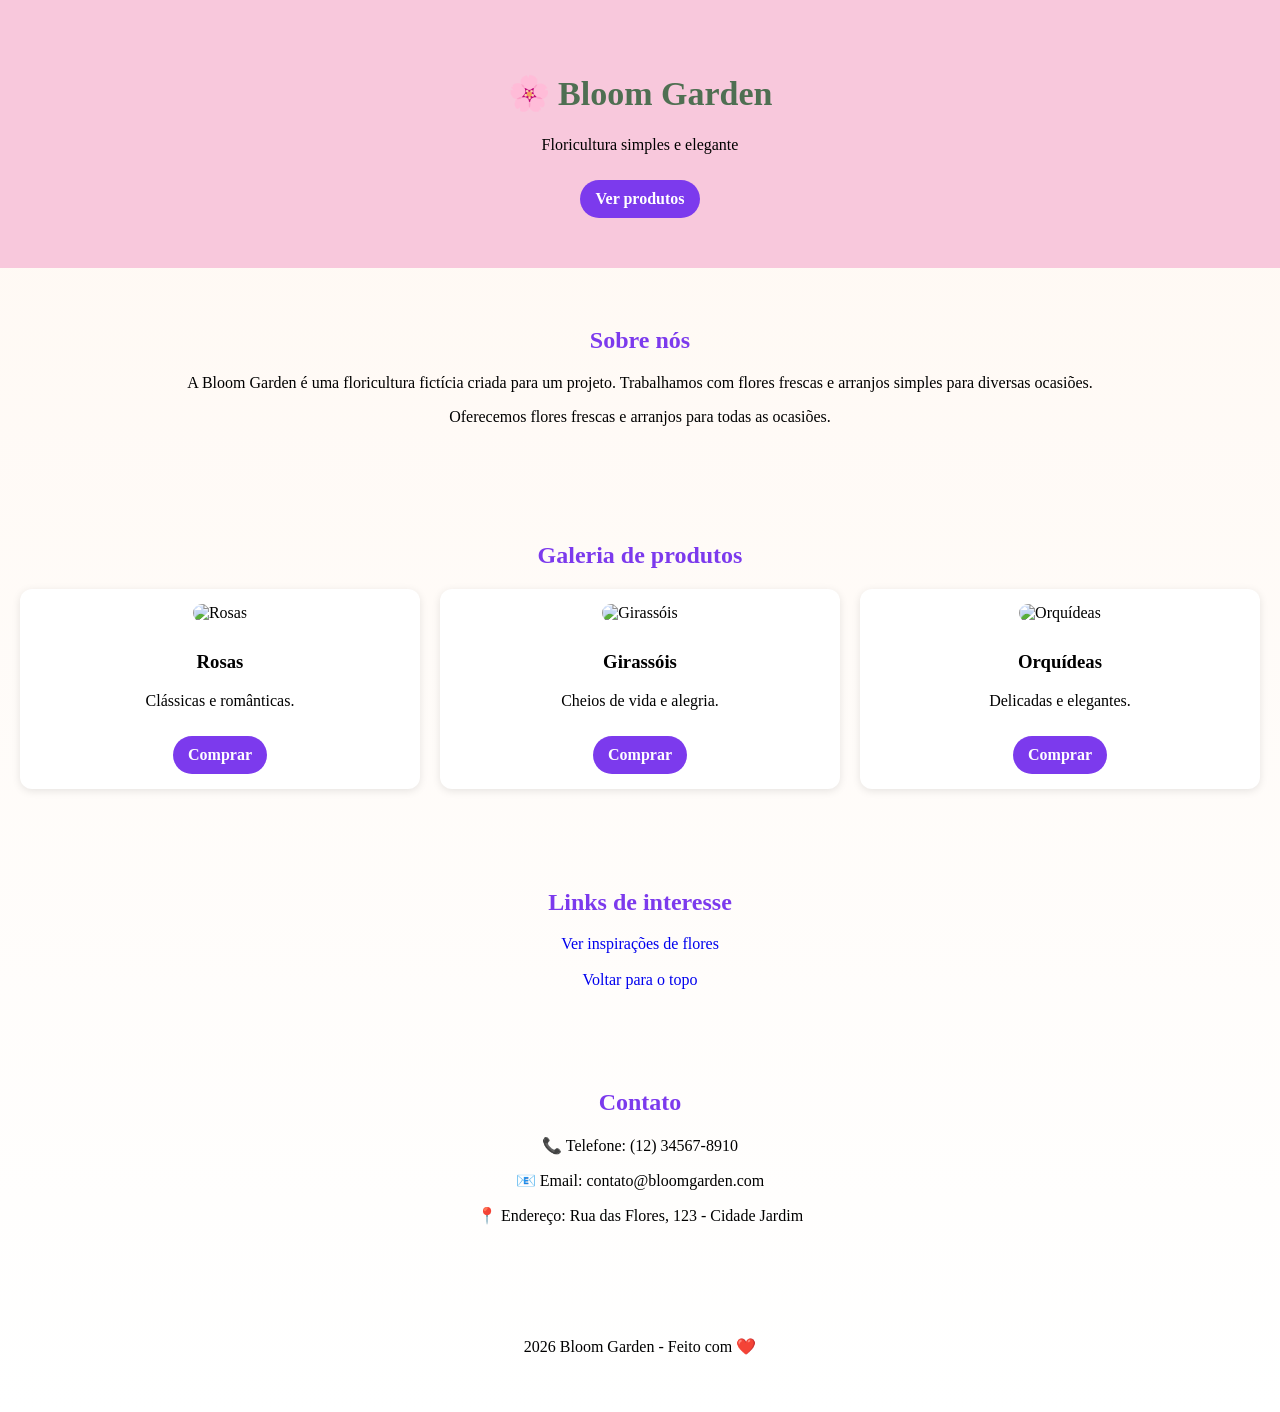
==== index.html @ 51d7e368 "Floricultura" ====
<!DOCTYPE html>
<html lang="pt-br">

<head>
  <meta charset="UTF-8">
  
  <title>Bloom Garden</title>

  <!-- ÍCONE -->
  <link rel="icon" href="data:image/svg+xml,<svg xmlns=%22http://www.w3.org/2000/svg%22 viewBox=%220 0 100 100%22><text y=%22.9em%22 font-size=%2290%22>🌸</text></svg>">

  <!-- CSS -->
  <link rel="stylesheet" href="style.css">
</head>

<body>

  <!-- TOPO -->
  <header id="topo">

    <h1>🌸 Bloom Garden</h1>
    <p>Floricultura simples e elegante</p>

    <a class="botao" href="#produtos">Ver produtos</a>

  </header>

  <!-- SOBRE -->
  <section class="secao">

    <h2>Sobre nós</h2>

    <p>A Bloom Garden é uma floricultura fictícia criada para um projeto.
      Trabalhamos com flores frescas e arranjos simples para diversas ocasiões.</p>
      <p>Oferecemos flores frescas e arranjos para todas as ocasiões.</p>

  </section>

  <!-- PRODUTOS -->
  <section class="secao" id="produtos">

    <h2>Galeria de produtos</h2>

    <div class="grid">

      <div class="card">
        <img src="pexels-nour-alhoda-2151678059-33888002.jpg" alt="Rosas">
        <h3>Rosas</h3>
        <p>Clássicas e românticas.</p>
        <a class="botao" href="#">Comprar</a>
      </div>

      <div class="card">
        <img src="pexels-anderson-mendes-2159093743-37843483.jpg" alt="Girassóis">
        <h3>Girassóis</h3>
        <p>Cheios de vida e alegria.</p>
        <a class="botao" href="#">Comprar</a>
      </div>

      <div class="card">
        <img src="pexels-chongks-195925549-11478454.jpg" alt="Orquídeas">
        <h3>Orquídeas</h3>
        <p>Delicadas e elegantes.</p>
        <a class="botao" href="#">Comprar</a>
      </div>

    </div>

  </section>

  <!-- LINKS DE -->
   <section class="secao">

    <h2>Links de interesse</h2>

    <a href="https://www.pinterest.com/search/pins/?q=flowers" target="_blank"> Ver inspirações de flores</a>

    <br><br>

    <a href="#topo">Voltar para o topo</a>

   </section>

  <!-- CONTATO -->
  <section class="secao">
    <h2>Contato</h2>

    <p>📞 Telefone: (12) 34567-8910</p>
    <p>📧 Email: contato@bloomgarden.com</p>
    <p>📍 Endereço: Rua das Flores, 123 - Cidade Jardim</p>

  </section>

  <!-- RODAPÉ -->
  <footer class="secao">
    <p>2026 Bloom Garden - Feito com ❤️</p>

  </footer>

</body>
</html>
---- style.css ----
/* ===== FUNDO ===== */
body {
  margin: 0;
  font-family: 'Playfair Display', serif;
  background: linear-gradient(#fff8f2, #ffffff);
  text-align: center;
}

/* ===== TOPO ===== */
#topo {
  background-color: #f8c8dc;
  padding: 50px 20px;
}

/* ===== SEÇÕES ===== */
.secao {
  padding: 40px 20px;
}

/* ===== TÍTULOS ===== */
h1 {
  color: #4f6f52;
  font-size: 34px;
}

h2 {
  color: #7c3aed;
}

/* ===== LINKS ===== */
a {
  text-decoration: none;
}

/* ===== GRID ===== */
.grid {
  display: grid;
  grid-template-columns: repeat(auto-fit, minmax(180px, 1fr));
  gap: 20px;
}

/* ===== CARD ===== */
.card {
  background: white;
  padding: 15px;
  border-radius: 12px;

  box-shadow: 0 2px 8px rgba(0,0,0,0.1);

  transition: 0.3s;
}

/* HOVER NOS CARDS */
.card:hover {
  transform: translateY(-5px);
}

/* ===== IMAGEM DOS CARDS ===== */
.card img {
  width: 100%;
  border-radius: 10px;
  margin-bottom: 10px;
}

/* ===== BOTÃO ===== */
.botao {
  display: inline-block;
  background: #7c3aed;
  color: white;
  padding: 10px 15px;
  border-radius: 20px;
  margin-top: 10px;

  font-weight: bold;
  transition: 0.3s;
}

/* HOVER BOTÃO */
.botao:hover {
  background: #4f6f52;
  transform: scale(1.05);
}

/* ===== IMAGEM GRANDE ===== */
.imagem {
  width: 90%;
  max-width: 400px;
  border-radius: 10px;
}
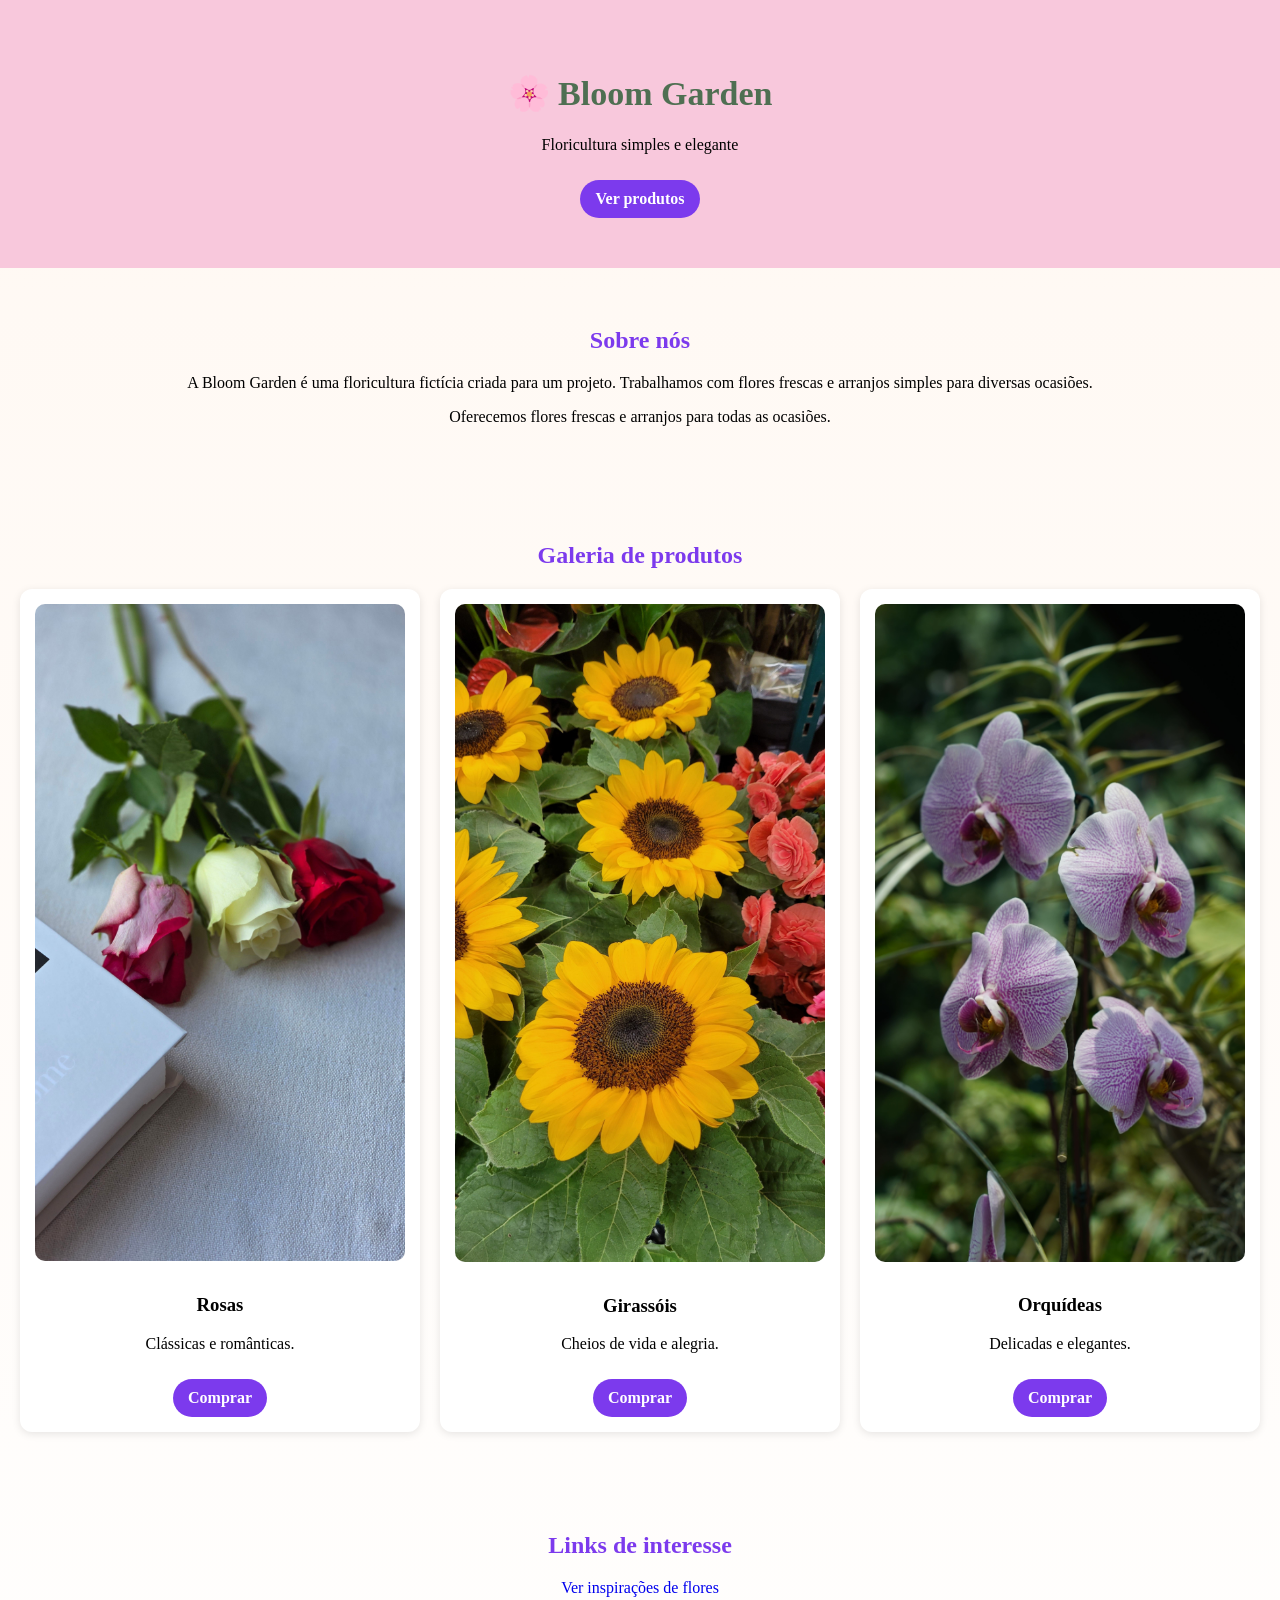
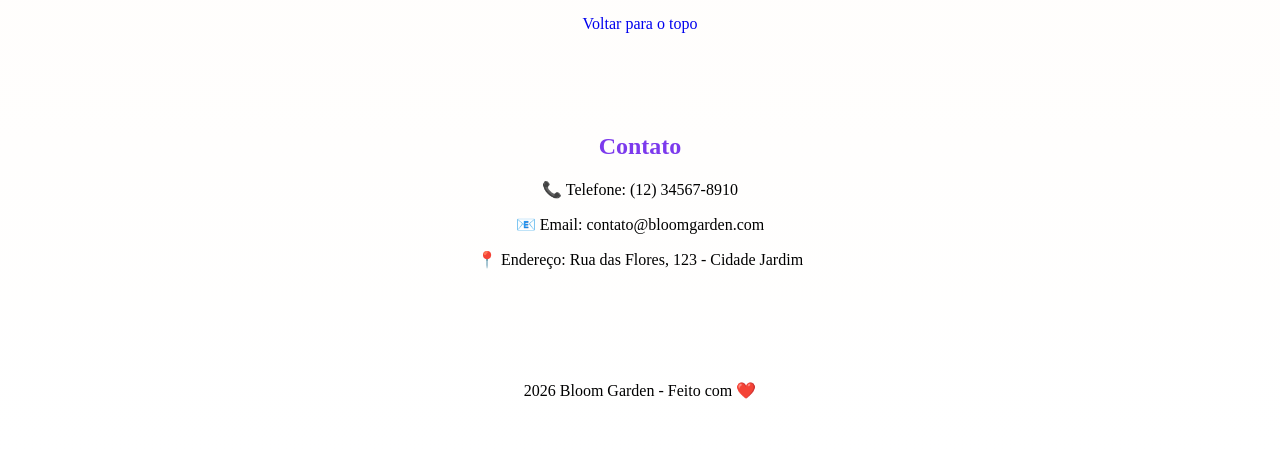
==== commit b33021da: "Floricultura Projeto final" ====
--- a/index.html
+++ b/index.html
@@ -10,7 +10,7 @@
   <link rel="icon" href="data:image/svg+xml,<svg xmlns=%22http://www.w3.org/2000/svg%22 viewBox=%220 0 100 100%22><text y=%22.9em%22 font-size=%2290%22>🌸</text></svg>">
 
   <!-- CSS -->
-  <link rel="stylesheet" href="style.css">
+  <link rel="stylesheet" href="css/style.css">
 </head>
 
 <body>
@@ -44,21 +44,21 @@
     <div class="grid">
 
       <div class="card">
-        <img src="pexels-nour-alhoda-2151678059-33888002.jpg" alt="Rosas">
+        <img src="imagens/pexels-nour-alhoda-2151678059-33888002.jpg" alt="Rosas">
         <h3>Rosas</h3>
         <p>Clássicas e românticas.</p>
         <a class="botao" href="#">Comprar</a>
       </div>
 
       <div class="card">
-        <img src="pexels-anderson-mendes-2159093743-37843483.jpg" alt="Girassóis">
+        <img src="imagens/pexels-anderson-mendes-2159093743-37843483.jpg" alt="Girassóis">
         <h3>Girassóis</h3>
         <p>Cheios de vida e alegria.</p>
         <a class="botao" href="#">Comprar</a>
       </div>
 
       <div class="card">
-        <img src="pexels-chongks-195925549-11478454.jpg" alt="Orquídeas">
+        <img src="imagens/pexels-chongks-195925549-11478454.jpg" alt="Orquídeas">
         <h3>Orquídeas</h3>
         <p>Delicadas e elegantes.</p>
         <a class="botao" href="#">Comprar</a>
--- a/css/style.css
+++ b/css/style.css
@@ -0,0 +1,89 @@
+/* ===== FUNDO ===== */
+body {
+  margin: 0;
+  font-family: 'Playfair Display', serif;
+  background: linear-gradient(#fff8f2, #ffffff);
+  text-align: center;
+}
+
+/* ===== TOPO ===== */
+#topo {
+  background-color: #f8c8dc;
+  padding: 50px 20px;
+}
+
+/* ===== SEÇÕES ===== */
+.secao {
+  padding: 40px 20px;
+}
+
+/* ===== TÍTULOS ===== */
+h1 {
+  color: #4f6f52;
+  font-size: 34px;
+}
+
+h2 {
+  color: #7c3aed;
+}
+
+/* ===== LINKS ===== */
+a {
+  text-decoration: none;
+}
+
+/* ===== GRID ===== */
+.grid {
+  display: grid;
+  grid-template-columns: repeat(auto-fit, minmax(180px, 1fr));
+  gap: 20px;
+}
+
+/* ===== CARD ===== */
+.card {
+  background: white;
+  padding: 15px;
+  border-radius: 12px;
+
+  box-shadow: 0 2px 8px rgba(0,0,0,0.1);
+
+  transition: 0.3s;
+}
+
+/* HOVER NOS CARDS */
+.card:hover {
+  transform: translateY(-5px);
+}
+
+/* ===== IMAGEM DOS CARDS ===== */
+.card img {
+  width: 100%;
+  border-radius: 10px;
+  margin-bottom: 10px;
+}
+
+/* ===== BOTÃO ===== */
+.botao {
+  display: inline-block;
+  background: #7c3aed;
+  color: white;
+  padding: 10px 15px;
+  border-radius: 20px;
+  margin-top: 10px;
+
+  font-weight: bold;
+  transition: 0.3s;
+}
+
+/* HOVER BOTÃO */
+.botao:hover {
+  background: #4f6f52;
+  transform: scale(1.05);
+}
+
+/* ===== IMAGEM GRANDE ===== */
+.imagem {
+  width: 90%;
+  max-width: 400px;
+  border-radius: 10px;
+}
